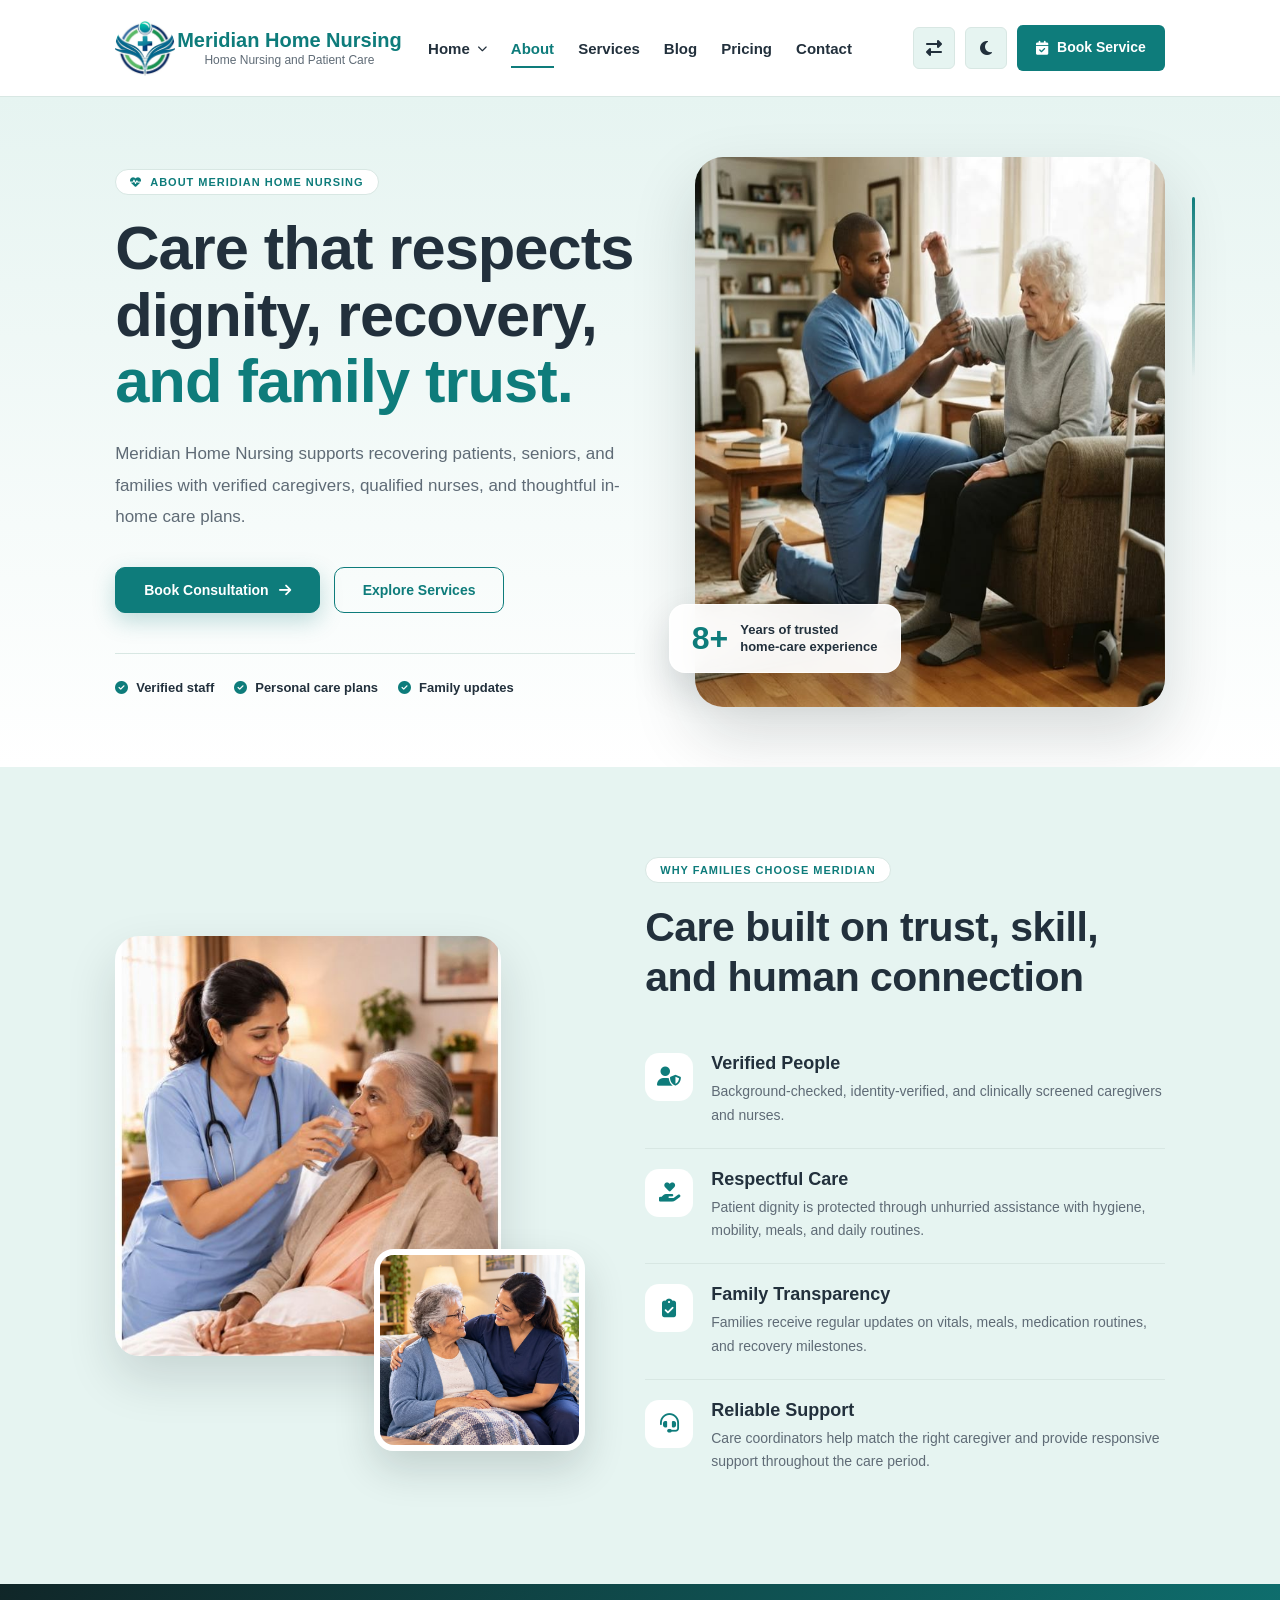
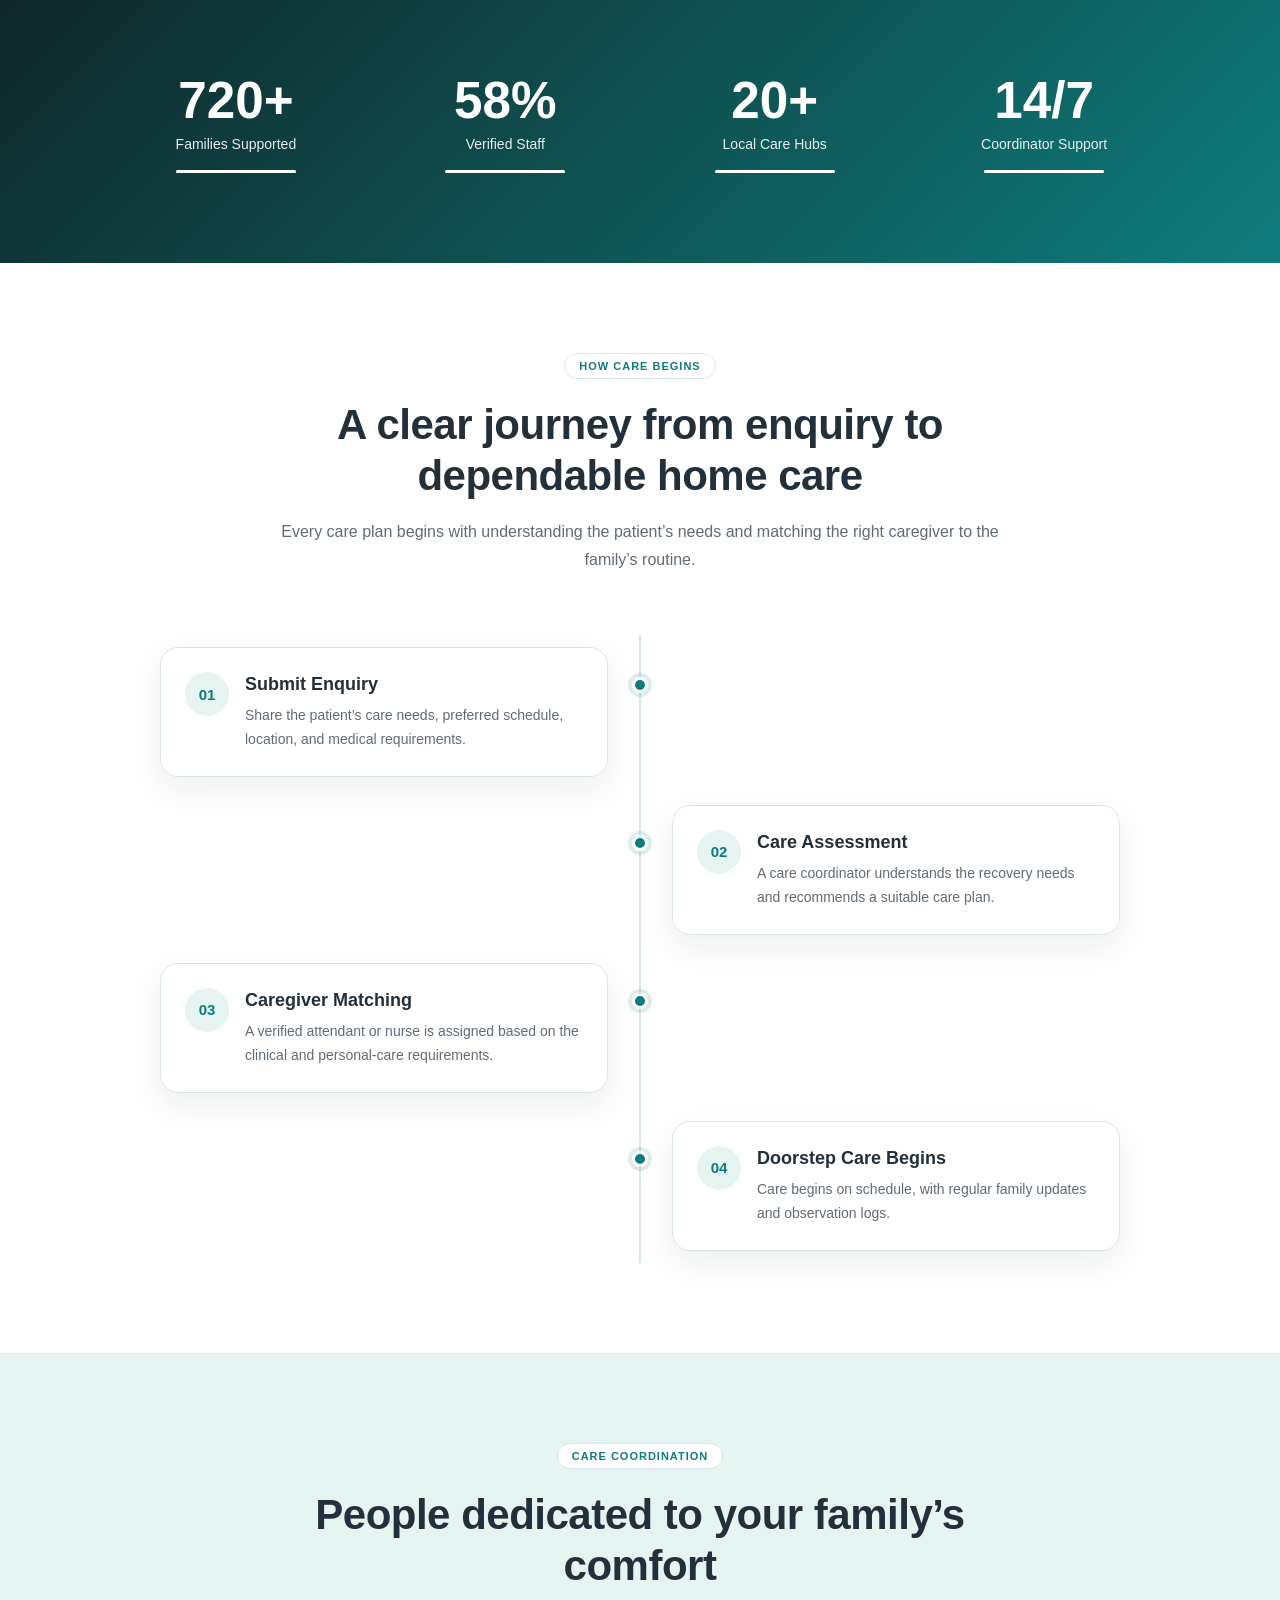
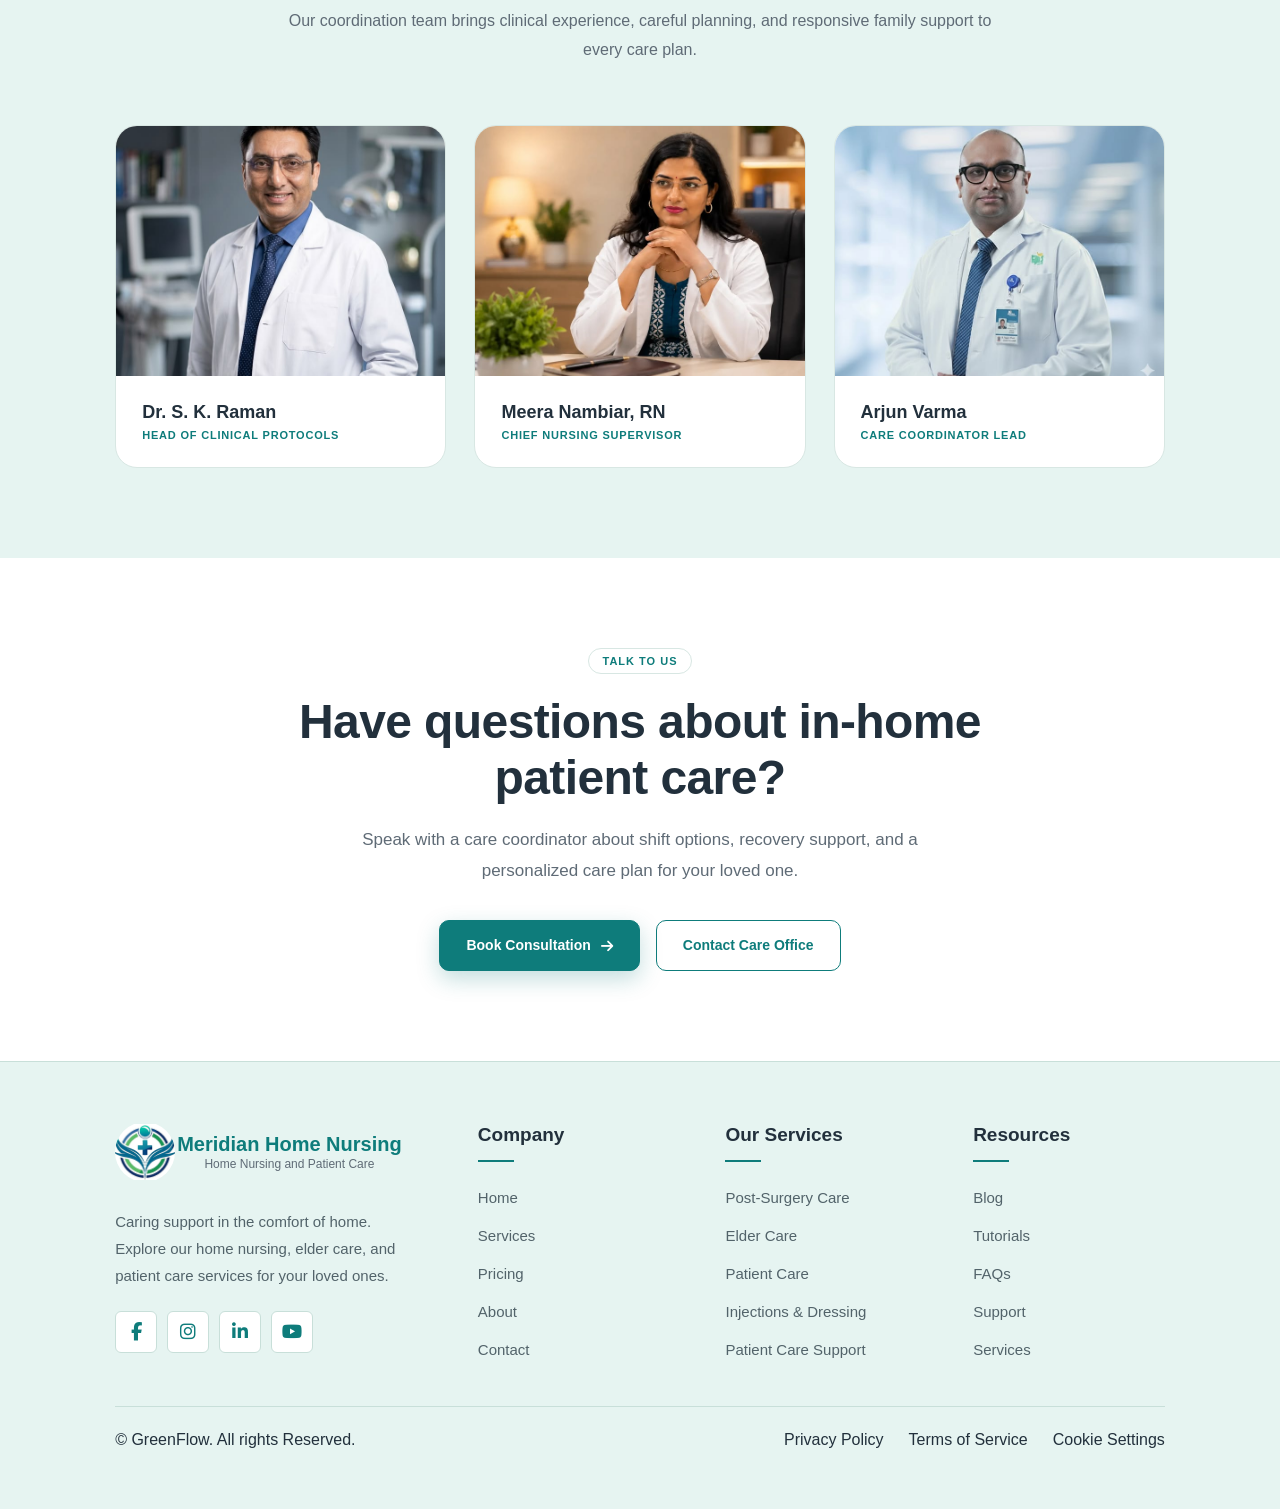
==== about.html @ d98afcb7 "Add files via upload" ====
<!DOCTYPE html>
<html lang="en" dir="ltr">

<head>
    <meta charset="UTF-8">
    <meta name="viewport" content="width=device-width, initial-scale=1.0">
    <title>About Us | Meridian Home Nursing &amp; Patient Care</title>
    <meta name="description"
        content="Meridian Home Nursing provides verified caregivers, qualified nurses, and personalized in-home patient care with dignity and transparency.">

    <link rel="stylesheet" href="about.css">
    <link rel="stylesheet" href="https://cdnjs.cloudflare.com/ajax/libs/font-awesome/6.5.1/css/all.min.css">
    <link rel="stylesheet" href="header.css">
    <link rel="stylesheet" href="footer.css">


</head>

<body>

    <header class="site-header">
        <div class="header-container">

            <!-- Left: Agency branding -->
            <a href="index.html" class="brand">
                <span class="brand-icon">
                    <img src="Images/Headerlogo.jpg" alt="Meridian Home Nursing logo" class="brand-logo">
                </span>

                <span class="brand-text">
                    <span class="brand-name">Meridian Home Nursing</span>
                    <span class="brand-subtitle">
                        Home Nursing and Patient Care
                    </span>
                </span>
            </a>

            <!-- Middle: Navigation -->
            <nav class="main-nav" id="mainNav" aria-label="Main navigation">
                <ul class="nav-list">

                    <li class="home-dropdown">
                        <button type="button" class="home-toggle" id="homeToggle" aria-expanded="false"
                            aria-controls="homeDropdown">
                            <span>Home</span>
                            <i class="fa-solid fa-chevron-down" aria-hidden="true"></i>
                        </button>

                        <ul class="dropdown-list" id="homeDropdown" hidden>
                            <li>
                                <a href="index.html">Classic</a>
                            </li>

                            <li>
                                <a href="home-standard.html">Standard</a>
                            </li>
                        </ul>
                    </li>
                    <li>
                        <a href="about.html">About</a>
                    </li>

                    <li>
                        <a href="services.html">Services</a>
                    </li>
                    <li>
                        <a href="blog.html">Blog</a>
                    </li>

                    <li>
                        <a href="pricing.html">Pricing</a>
                    </li>

                    <li>
                        <a href="contact.html">Contact</a>
                    </li>

                </ul>

                <!-- Mobile booking link -->
                <a href="bookserviceform.html" class="mobile-book">
                    <i class="fa-solid fa-calendar-check" aria-hidden="true"></i>
                    Book Service
                </a>
            </nav>

            <!-- Right: Header controls -->
            <div class="header-actions">

                <button type="button" class="icon-button" id="rtlToggle" aria-label="Switch to right-to-left layout"
                    aria-pressed="false" title="Switch to right-to-left layout">
                    <i class="fa-solid fa-right-left" aria-hidden="true"></i>
                </button>

                <button type="button" class="icon-button" id="darkModeToggle" aria-label="Enable dark mode"
                    aria-pressed="false" title="Enable dark mode">
                    <i class="fa-solid fa-moon" aria-hidden="true"></i>
                </button>

                <a href="bookserviceform.html" class="book-button">
                    <i class="fa-solid fa-calendar-check" aria-hidden="true"></i>
                    <span>Book Service</span>
                </a>

                <button type="button" class="icon-button menu-toggle" id="menuToggle" aria-label="Open navigation"
                    aria-expanded="false" aria-controls="mainNav">
                    <i class="fa-solid fa-bars" aria-hidden="true"></i>
                </button>

            </div>
        </div>
    </header>

    <main class="about-page">

        <!-- =======================================================
         SECTION 1: EDITORIAL ABOUT HERO
    ======================================================= -->
        <section class="about-hero">
            <div class="about-hero-grid">

                <div class="about-hero-content about-reveal">
                    <span class="about-eyebrow">
                        <i class="fa-solid fa-heart-pulse"></i>
                        ABOUT MERIDIAN HOME NURSING
                    </span>

                    <h1 class="about-hero-title">
                        <span class="about-line">Care that respects</span>
                        <span class="about-line">dignity, recovery,</span>
                        <span class="about-line about-accent">and family trust.</span>
                    </h1>

                    <p class="about-hero-text">
                        Meridian Home Nursing supports recovering patients, seniors, and families
                        with verified caregivers, qualified nurses, and thoughtful in-home care plans.
                    </p>

                    <div class="about-hero-actions">
                        <a href="bookserviceform.html" class="m-btn m-btn-primary">
                            <span>Book Consultation</span>
                            <i class="fa-solid fa-arrow-right"></i>
                        </a>

                        <a href="services.html" class="m-btn m-btn-secondary">
                            Explore Services
                        </a>
                    </div>

                    <div class="about-hero-trust">
                        <div class="about-trust-item">
                            <i class="fa-solid fa-circle-check"></i>
                            <span>Verified staff</span>
                        </div>

                        <div class="about-trust-item">
                            <i class="fa-solid fa-circle-check"></i>
                            <span>Personal care plans</span>
                        </div>

                        <div class="about-trust-item">
                            <i class="fa-solid fa-circle-check"></i>
                            <span>Family updates</span>
                        </div>
                    </div>
                </div>

                <div class="about-hero-visual about-reveal">
                    <div class="about-hero-image-panel">
                        <img src="Images/aboutpageimage3.jpeg" alt="Caregiver supporting an elderly patient at home">

                        <div class="about-hero-badge">
                            <strong>8+</strong>
                            <span>Years of trusted<br>home-care experience</span>
                        </div>
                    </div>

                    <span class="about-hero-line" aria-hidden="true"></span>
                </div>

            </div>
        </section>


        <!-- =======================================================
         SECTION 3: STORY + VALUES
    ======================================================= -->
        <section class="about-story" id="our-story">
            <div class="about-story-grid">

                <div class="about-story-visual about-reveal">
                    <div class="about-story-main-image">
                        <img src="Images/aboutpageimage1.jpeg" alt="Nurse monitoring an elderly patient at home">
                    </div>

                    <div class="about-story-small-image">
                        <img src="Images/aboutpageimage2.jpeg" alt="Meridian care coordination team">
                    </div>
                </div>

                <div class="about-story-values">
                    <span class="about-eyebrow">WHY FAMILIES CHOOSE MERIDIAN</span>

                    <h2>Care built on trust, skill, and human connection</h2>

                    <div class="about-value-item">
                        <div class="about-value-icon">
                            <i class="fa-solid fa-user-shield"></i>
                        </div>

                        <div>
                            <h3>Verified People</h3>
                            <p>
                                Background-checked, identity-verified, and clinically screened
                                caregivers and nurses.
                            </p>
                        </div>
                    </div>

                    <div class="about-value-item">
                        <div class="about-value-icon">
                            <i class="fa-solid fa-hand-holding-heart"></i>
                        </div>

                        <div>
                            <h3>Respectful Care</h3>
                            <p>
                                Patient dignity is protected through unhurried assistance with
                                hygiene, mobility, meals, and daily routines.
                            </p>
                        </div>
                    </div>

                    <div class="about-value-item">
                        <div class="about-value-icon">
                            <i class="fa-solid fa-clipboard-check"></i>
                        </div>

                        <div>
                            <h3>Family Transparency</h3>
                            <p>
                                Families receive regular updates on vitals, meals, medication
                                routines, and recovery milestones.
                            </p>
                        </div>
                    </div>

                    <div class="about-value-item">
                        <div class="about-value-icon">
                            <i class="fa-solid fa-headset"></i>
                        </div>

                        <div>
                            <h3>Reliable Support</h3>
                            <p>
                                Care coordinators help match the right caregiver and provide
                                responsive support throughout the care period.
                            </p>
                        </div>
                    </div>
                </div>

            </div>
        </section>

        <!-- =======================================================
         SECTION 4: DARK TRUST BAND
    ======================================================= -->
        <section class="about-trust-band">
            <div class="about-metrics">

                <div class="about-metric about-reveal">
                    <div class="about-metric-number">
                        <span class="m-count-up" data-target="1200">0</span>+
                    </div>
                    <p>Families Supported</p>
                    <span class="about-metric-line"></span>
                </div>

                <div class="about-metric about-reveal">
                    <div class="about-metric-number">
                        <span class="m-count-up" data-target="100">0</span>%
                    </div>
                    <p>Verified Staff</p>
                    <span class="about-metric-line"></span>
                </div>

                <div class="about-metric about-reveal">
                    <div class="about-metric-number">
                        <span class="m-count-up" data-target="35">0</span>+
                    </div>
                    <p>Local Care Hubs</p>
                    <span class="about-metric-line"></span>
                </div>

                <div class="about-metric about-reveal">
                    <div class="about-metric-number">
                        <span class="m-count-up" data-target="24">0</span>/7
                    </div>
                    <p>Coordinator Support</p>
                    <span class="about-metric-line"></span>
                </div>

            </div>
        </section>

        <!-- =======================================================
         SECTION 5: CARE JOURNEY TIMELINE
    ======================================================= -->
        <section class="about-journey" id="care-journey">
            <div class="about-section-heading about-reveal">
                <span class="about-eyebrow">HOW CARE BEGINS</span>

                <h2>A clear journey from enquiry to dependable home care</h2>

                <p>
                    Every care plan begins with understanding the patient’s needs and matching
                    the right caregiver to the family’s routine.
                </p>
            </div>

            <div class="about-timeline">
                <div class="about-timeline-item left">
                    <div class="about-timeline-card">
                        <span class="about-step-number">01</span>

                        <div>
                            <h3>Submit Enquiry</h3>
                            <p>
                                Share the patient’s care needs, preferred schedule, location,
                                and medical requirements.
                            </p>
                        </div>
                    </div>
                </div>

                <div class="about-timeline-item right">
                    <div class="about-timeline-card">
                        <span class="about-step-number">02</span>

                        <div>
                            <h3>Care Assessment</h3>
                            <p>
                                A care coordinator understands the recovery needs and recommends
                                a suitable care plan.
                            </p>
                        </div>
                    </div>
                </div>

                <div class="about-timeline-item left">
                    <div class="about-timeline-card">
                        <span class="about-step-number">03</span>

                        <div>
                            <h3>Caregiver Matching</h3>
                            <p>
                                A verified attendant or nurse is assigned based on the clinical
                                and personal-care requirements.
                            </p>
                        </div>
                    </div>
                </div>

                <div class="about-timeline-item right">
                    <div class="about-timeline-card">
                        <span class="about-step-number">04</span>

                        <div>
                            <h3>Doorstep Care Begins</h3>
                            <p>
                                Care begins on schedule, with regular family updates and
                                observation logs.
                            </p>
                        </div>
                    </div>
                </div>
            </div>
        </section>

        <!-- =======================================================
         SECTION 6: CARE TEAM
    ======================================================= -->
        <section class="about-team" id="team">
            <div class="about-section-heading about-reveal">
                <span class="about-eyebrow">CARE COORDINATION</span>

                <h2>People dedicated to your family’s comfort</h2>

                <p>
                    Our coordination team brings clinical experience, careful planning, and
                    responsive family support to every care plan.
                </p>
            </div>

            <div class="about-team-grid">

                <article class="about-team-card about-reveal">
                    <div class="about-team-image">
                        <img src="Images/aboutpageimage4.jpeg" alt="Clinical supervisor portrait">

                        <div class="about-team-overlay">
                            <span>Clinical protocols, nurse training, and hospital-to-home transitions.</span>
                        </div>
                    </div>

                    <div class="about-team-info">
                        <h4>Dr. S. K. Raman</h4>
                        <span class="about-team-role">Head of Clinical Protocols</span>
                    </div>
                </article>

                <article class="about-team-card about-reveal">
                    <div class="about-team-image">
                        <img src="Images/aboutpageimage5.jpeg" alt="Nursing supervisor portrait">

                        <div class="about-team-overlay">
                            <span>Postoperative recovery, wound care, and infection-control practices.</span>
                        </div>
                    </div>

                    <div class="about-team-info">
                        <h4>Meera Nambiar, RN</h4>
                        <span class="about-team-role">Chief Nursing Supervisor</span>
                    </div>
                </article>

                <article class="about-team-card about-reveal">
                    <div class="about-team-image">
                        <img src="Images/aboutpageimage6.jpeg" alt="Care coordinator portrait">

                        <div class="about-team-overlay">
                            <span>Caregiver onboarding, shift planning, and family coordination.</span>
                        </div>
                    </div>

                    <div class="about-team-info">
                        <h4>Arjun Varma</h4>
                        <span class="about-team-role">Care Coordinator Lead</span>
                    </div>
                </article>

            </div>
        </section>

        <!-- =======================================================
         SECTION 7: CLOSING CTA
    ======================================================= -->
        <section class="about-cta">
            <div class="about-cta-inner about-reveal">
                <span class="about-eyebrow">TALK TO US</span>

                <h2>Have questions about in-home patient care?</h2>

                <p>
                    Speak with a care coordinator about shift options, recovery support, and a
                    personalized care plan for your loved one.
                </p>

                <div class="about-cta-actions">
                    <a href="bookserviceform.html" class="m-btn m-btn-primary">
                        <span>Book Consultation</span>
                        <i class="fa-solid fa-arrow-right"></i>
                    </a>

                    <a href="contact.html" class="m-btn m-btn-secondary">
                        Contact Care Office
                    </a>
                </div>


            </div>
        </section>


    </main>

    <!-- Footer -->
    <footer class="site-footer">
        <div class="footer-container">

            <!-- Agency information -->
            <div class="footer-about">
                <a href="index.html" class="brand">
                    <span class="brand-icon">
                        <img src="Images/Headerlogo.jpg" alt="Meridian Home Nursing logo" class="brand-logo">
                    </span>

                    <span class="brand-text">
                        <span class="brand-name">Meridian Home Nursing</span>
                        <span class="brand-subtitle">
                            Home Nursing and Patient Care
                        </span>
                    </span>
                </a>

                <p class="footer-description">
                    Caring support in the comfort of home. Explore our home
                    nursing, elder care, and patient care services for your
                    loved ones.
                </p>

                <!-- Demo placeholders: add real profile URLs to enable -->
                <div class="footer-socials" aria-label="Social media">
                    <a class="footer-social-link" role="link" aria-disabled="true"
                        aria-label="Facebook — profile link coming soon" title="Facebook — coming soon">
                        <i class="fa-brands fa-facebook-f" aria-hidden="true"></i>
                    </a>

                    <a class="footer-social-link" role="link" aria-disabled="true"
                        aria-label="Instagram — profile link coming soon" title="Instagram — coming soon">
                        <i class="fa-brands fa-instagram" aria-hidden="true"></i>
                    </a>

                    <a class="footer-social-link" role="link" aria-disabled="true"
                        aria-label="LinkedIn — profile link coming soon" title="LinkedIn — coming soon">
                        <i class="fa-brands fa-linkedin-in" aria-hidden="true"></i>
                    </a>

                    <a class="footer-social-link" role="link" aria-disabled="true"
                        aria-label="YouTube — profile link coming soon" title="YouTube — coming soon">
                        <i class="fa-brands fa-youtube" aria-hidden="true"></i>
                    </a>
                </div>
            </div>

            <!-- Company -->
            <nav class="footer-column" aria-label="Footer navigation">
                <h2 class="footer-heading">Company</h2>

                <ul class="footer-links">
                    <li>
                        <a href="index.html">Home</a>
                    </li>

                    <li>
                        <a href="services.html">Services</a>
                    </li>

                    <li>
                        <a href="pricing.html">Pricing</a>
                    </li>

                    <li>
                        <a href="about.html">About</a>
                    </li>

                    <li>
                        <a href="contact.html">Contact</a>
                    </li>
                </ul>
            </nav>

            <!-- Services -->
            <nav class="footer-column" aria-label="Care services">
                <h2 class="footer-heading">Our Services</h2>

                <ul class="footer-links">
                    <li>
                        <a href="services.html">Post-Surgery Care</a>
                    </li>

                    <li>
                        <a href="services.html">Elder Care</a>
                    </li>

                    <li>
                        <a href="services.html">Patient Care</a>
                    </li>

                    <li>
                        <a href="services.html">Injections &amp; Dressing</a>
                    </li>

                    <li>
                        <a href="services.html">Patient Care Support</a>
                    </li>
                </ul>
            </nav>
            <!-- Resources -->
            <nav class="footer-column" aria-label="Care services">
                <h2 class="footer-heading">Resources</h2>

                <ul class="footer-links">
                    <li>
                        <a href="blog.html">Blog</a>
                    </li>
                    <li>
                        <a href="#">Tutorials</a>
                    </li>

                    <li>
                        <a href="contact.html">FAQs</a>
                    </li>

                    <li>
                        <a href="contact.html">Support</a>
                    </li>

                    <li>
                        <a href="services.html">Services</a>
                    </li>
                </ul>
            </nav>

        </div>
        <div>
            <div class="footer-bottom">
                <div>&copy; GreenFlow. All rights Reserved.</div>
                <div class="footer-bottom-nav">
                    <a href="#">Privacy Policy</a>
                    <a href="#">Terms of Service</a>
                    <a href="#">Cookie Settings</a>
                </div>
            </div>
        </div>

    </footer>

    <script src="header.js"></script>
    <script src="about.js"></script>
    
</body>

</html>
---- about.css ----
/* =======================================================
   PREMIUM EDITORIAL ABOUT PAGE
   Section padding: 90px 9%
======================================================= */

.about-page {
    background-color: #FFFFFF;
    color: var(--text-dark, #22303C);
}

body.dark-mode .about-page {
    background-color: #0F1C21;
    color: #EAF4F4;
}

/* Shared eyebrow */
.about-eyebrow {
    display: inline-flex;
    align-items: center;
    gap: 8px;
    text-transform: uppercase;
    padding: 6px 14px;
    background-color: #FFFFFF;
    color: var(--primary, #0E7C7B);
    border: 1px solid var(--border, #D8E7E3);
    border-radius: 50px;
    font-size: 11px;
    font-weight: 700;
    letter-spacing: 1px;
    margin-bottom: 20px;
}

body.dark-mode .about-eyebrow {
    background-color: #1A363A;
    border-color: #31505A;
    color: #74D8CE;
}

/* Scroll reveal */
.about-reveal {
    opacity: 0;
    transform: translateY(30px);
    transition: opacity 0.9s ease, transform 0.9s cubic-bezier(0.22, 1, 0.36, 1);
}

.about-reveal.is-visible {
    opacity: 1;
    transform: translateY(0);
}

/* ---------------------------------------------
   PRIMARY & SECONDARY BUTTONS
--------------------------------------------- */
.m-btn {
    display: inline-flex;
    align-items: center;
    justify-content: center;
    gap: 10px;
    padding: 14px 28px;
    border-radius: 10px;
    font-size: 14px;
    font-weight: 700;
    text-decoration: none;
    transition: transform 0.25s ease, background-color 0.25s ease,
        color 0.25s ease, border-color 0.25s ease, box-shadow 0.25s ease;
}

/* Primary: filled teal */
.m-btn-primary {
    background-color: var(--primary, #0E7C7B);
    color: #FFFFFF;
    border: 1px solid var(--primary, #0E7C7B);
    box-shadow: 0 8px 22px rgba(14, 124, 123, 0.25);
}

.m-btn-primary:hover {
    background-color: var(--primary-dark, #0A5F5E);
    border-color: var(--primary-dark, #0A5F5E);
    transform: translateY(-3px);
    box-shadow: 0 12px 28px rgba(14, 124, 123, 0.35);
}

/* Secondary: outlined teal */
.m-btn-secondary {
    background-color: transparent;
    color: var(--primary, #0E7C7B);
    border: 1px solid var(--primary, #0E7C7B);
}

.m-btn-secondary:hover {
    background-color: var(--primary, #0E7C7B);
    color: #FFFFFF;
    transform: translateY(-3px);
}

/* Dark mode buttons */
body.dark-mode .m-btn-primary {
    background-color: #74D8CE;
    color: #102628;
    border-color: #74D8CE;
    box-shadow: 0 8px 22px rgba(116, 216, 206, 0.25);
}

body.dark-mode .m-btn-primary:hover {
    background-color: #9AE8DF;
    border-color: #9AE8DF;
    color: #102628;
}

body.dark-mode .m-btn-secondary {
    color: #74D8CE;
    border-color: #74D8CE;
}

body.dark-mode .m-btn-secondary:hover {
    background-color: #74D8CE;
    color: #102628;
}

/* ---------------------------------------------
   SECTION 1: EDITORIAL HERO
--------------------------------------------- */
.about-hero {
    padding: 60px 9%;
    background: linear-gradient(180deg, var(--secondary, #E6F4F1) 0%, #FFFFFF 100%);
    overflow: hidden;
}

body.dark-mode .about-hero {
    background: linear-gradient(180deg, #14262C 0%, #0F1C21 100%);
}

.about-hero-grid {
    display: grid;
    grid-template-columns: minmax(0, 1.05fr) minmax(0, 0.95fr);
    gap: 60px;
    align-items: center;
}

.about-hero-title {
    font-size: clamp(38px, 4.8vw, 62px);
    line-height: 1.08;
    letter-spacing: -1px;
    margin: 0 0 24px;
}

.about-hero-title .about-line {
    display: block;
}

.about-accent {
    color: var(--primary, #0E7C7B);
}

body.dark-mode .about-accent {
    color: #74D8CE;
}

.about-hero-text {
    font-size: 17px;
    line-height: 1.85;
    color: var(--text-muted, #5F6B76);
    max-width: 520px;
    margin: 0 0 34px;
}

body.dark-mode .about-hero-text {
    color: #B6C7CE;
}

.about-hero-actions {
    display: flex;
    flex-wrap: wrap;
    gap: 14px;
    margin-bottom: 40px;
}

.about-hero-trust {
    display: flex;
    flex-wrap: wrap;
    gap: 20px;
    padding-top: 26px;
    border-top: 1px solid var(--border, #D8E7E3);
}

body.dark-mode .about-hero-trust {
    border-color: #31505A;
}

.about-trust-item {
    display: inline-flex;
    align-items: center;
    gap: 8px;
    font-size: 13px;
    font-weight: 600;
}

.about-trust-item i {
    color: var(--primary, #0E7C7B);
}

body.dark-mode .about-trust-item i {
    color: #74D8CE;
}

/* Hero visual */
.about-hero-visual {
    position: relative;
}

.about-hero-image-panel {
    position: relative;
}

.about-hero-image-panel img {
    display: block;
    width: 100%;
    height: 550px;
    border-radius: 28px;
    box-shadow: 0 28px 65px rgba(15, 28, 33, 0.16);
    animation: aboutHeroImageIn 1s ease both;
}

@keyframes aboutHeroImageIn {
    from {
        opacity: 0;
        transform: translateX(40px);
    }

    to {
        opacity: 1;
        transform: translateX(0);
    }
}

.about-hero-badge {
    position: absolute;
    left: -26px;
    bottom: 34px;
    display: flex;
    align-items: center;
    gap: 12px;
    padding: 16px 22px;
    background: rgba(255, 255, 255, 0.94);
    backdrop-filter: blur(14px);
    -webkit-backdrop-filter: blur(14px);
    border: 1px solid rgba(255, 255, 255, 0.8);
    border-radius: 16px;
    box-shadow: 0 16px 38px rgba(15, 28, 33, 0.14);
    animation: aboutBadgeFloat 5s ease-in-out infinite;
}

body.dark-mode .about-hero-badge {
    background: rgba(20, 38, 44, 0.92);
    border-color: rgba(49, 80, 90, 0.8);
    color: #EAF4F4;
}

.about-hero-badge strong {
    font-size: 32px;
    line-height: 1;
    color: var(--primary, #0E7C7B);
}

body.dark-mode .about-hero-badge strong {
    color: #74D8CE;
}

.about-hero-badge span {
    font-size: 13px;
    font-weight: 700;
    line-height: 1.35;
}

@keyframes aboutBadgeFloat {

    0%,
    100% {
        transform: translateY(0);
    }

    50% {
        transform: translateY(-10px);
    }
}

.about-hero-line {
    position: absolute;
    top: 40px;
    right: -30px;
    width: 3px;
    height: 180px;
    border-radius: 3px;
    background: linear-gradient(180deg, var(--primary, #0E7C7B), transparent);
}

body.dark-mode .about-hero-line {
    background: linear-gradient(180deg, #74D8CE, transparent);
}

/* ---------------------------------------------
   SECTION 2: MISSION STATEMENT
--------------------------------------------- */
.about-mission {
    padding: 90px 9%;
    text-align: center;
}

.about-mission-inner {
    max-width: 860px;
    margin: 0 auto;
}

.about-mission-title {
    font-size: clamp(30px, 4vw, 52px);
    line-height: 1.18;
    letter-spacing: -0.8px;
    margin: 0 0 24px;
}

.about-underline {
    position: relative;
    color: var(--primary, #0E7C7B);
}

body.dark-mode .about-underline {
    color: #74D8CE;
}

.about-underline::after {
    content: "";
    position: absolute;
    left: 0;
    bottom: -8px;
    width: 100%;
    height: 3px;
    border-radius: 3px;
    background-color: var(--primary, #0E7C7B);
    transform: scaleX(0);
    transform-origin: left;
    animation: aboutUnderline 1.4s ease 0.4s forwards;
}

body.dark-mode .about-underline::after {
    background-color: #74D8CE;
}

@keyframes aboutUnderline {
    to {
        transform: scaleX(1);
    }
}

.about-mission-inner p {
    font-size: 17px;
    line-height: 1.85;
    color: var(--text-muted, #5F6B76);
    max-width: 640px;
    margin: 0 auto;
}

body.dark-mode .about-mission-inner p {
    color: #B6C7CE;
}

/* ---------------------------------------------
   SECTION 3: STORY + VALUES
--------------------------------------------- */
.about-story {
    padding: 90px 9%;
    background-color: var(--secondary, #E6F4F1);
}

body.dark-mode .about-story {
    background-color: #14262C;
}

.about-story-grid {
    display: grid;
    grid-template-columns: minmax(0, 0.95fr) minmax(0, 1.05fr);
    gap: 60px;
    align-items: center;
}

.about-story-visual {
    position: relative;
    min-height: 480px;
}

.about-story-main-image {
    width: 82%;
    border-radius: 24px;
    overflow: hidden;
    box-shadow: 0 22px 50px rgba(15, 28, 33, 0.14);
}

.about-story-main-image img {
    display: block;
    width: 100%;
    height: 420px;
    object-fit: cover;
    transition: transform 0.5s ease;
}

.about-story-visual:hover .about-story-main-image img {
    transform: scale(1.05);
}

.about-story-small-image {
    position: absolute;
    right: 0;
    bottom: -35px;
    width: 45%;
    border-radius: 20px;
    overflow: hidden;
    border: 6px solid #FFFFFF;
    box-shadow: 0 18px 40px rgba(15, 28, 33, 0.16);
}

body.dark-mode .about-story-small-image {
    border-color: #14262C;
}

.about-story-small-image img {
    display: block;
    width: 100%;
    height: 190px;
    object-fit: cover;
}

.about-story-values h2 {
    font-size: clamp(28px, 3.2vw, 42px);
    line-height: 1.22;
    letter-spacing: -0.5px;
    margin: 0 0 30px;
}

.about-value-item {
    display: flex;
    align-items: flex-start;
    gap: 18px;
    padding: 20px 0;
    border-bottom: 1px solid var(--border, #D8E7E3);
    opacity: 0;
    transform: translateX(30px);
    transition: opacity 0.7s ease, transform 0.7s ease;
}

body.dark-mode .about-value-item {
    border-color: #31505A;
}

.about-value-item.is-visible {
    opacity: 1;
    transform: translateX(0);
}

.about-value-item:last-child {
    border-bottom: 0;
}

.about-value-icon {
    display: grid;
    place-items: center;
    width: 48px;
    height: 48px;
    border-radius: 14px;
    background-color: #FFFFFF;
    color: var(--primary, #0E7C7B);
    font-size: 19px;
    flex-shrink: 0;
}

body.dark-mode .about-value-icon {
    background-color: #1A363A;
    color: #74D8CE;
}

.about-value-item h3 {
    margin: 0 0 6px;
    font-size: 18px;
}

.about-value-item p {
    margin: 0;
    font-size: 14px;
    line-height: 1.7;
    color: var(--text-muted, #5F6B76);
}

body.dark-mode .about-value-item p {
    color: #B6C7CE;
}

/* ---------------------------------------------
   SECTION 4: DARK TRUST BAND
--------------------------------------------- */
.about-trust-band {
    padding: 90px 9%;
    background: linear-gradient(135deg, #102628 0%, #0E7C7B 100%);
    color: #FFFFFF;
}

body.dark-mode .about-trust-band {
    background: linear-gradient(135deg, #091316 0%, #16363B 100%);
    border-top: 1px solid #31505A;
    border-bottom: 1px solid #31505A;
}

.about-metrics {
    display: grid;
    grid-template-columns: repeat(4, 1fr);
    gap: 28px;
    text-align: center;
}

.about-metric-number {
    font-size: clamp(36px, 4vw, 54px);
    font-weight: 800;
    line-height: 1.05;
    margin-bottom: 8px;
}

body.dark-mode .about-metric-number {
    color: #74D8CE;
}

.about-metric p {
    margin: 0 0 18px;
    font-size: 14px;
    opacity: 0.9;
}

.about-metric-line {
    display: block;
    width: 100%;
    max-width: 120px;
    height: 3px;
    margin: 0 auto;
    border-radius: 3px;
    background-color: rgba(255, 255, 255, 0.25);
    position: relative;
    overflow: hidden;
}

.about-metric-line::after {
    content: "";
    position: absolute;
    inset: 0;
    width: 100%;
    background-color: #FFFFFF;
    transform: scaleX(0);
    transform-origin: left;
    transition: transform 1.6s cubic-bezier(0.22, 1, 0.36, 1);
}

body.dark-mode .about-metric-line::after {
    background-color: #74D8CE;
}

.about-trust-band.is-visible .about-metric-line::after {
    transform: scaleX(1);
}

/* ---------------------------------------------
   SECTION 5: CARE JOURNEY TIMELINE
--------------------------------------------- */
.about-journey {
    padding: 90px 9%;
}

.about-section-heading {
    max-width: 720px;
    margin: 0 auto 60px;
    text-align: center;
}

.about-section-heading h2 {
    font-size: clamp(28px, 3.3vw, 42px);
    line-height: 1.22;
    letter-spacing: -0.5px;
    margin: 0 0 16px;
}

.about-section-heading p {
    font-size: 16px;
    line-height: 1.8;
    color: var(--text-muted, #5F6B76);
    margin: 0;
}

body.dark-mode .about-section-heading p {
    color: #B6C7CE;
}

.about-timeline {
    position: relative;
    max-width: 900px;
    margin: 0 auto;
    padding: 20px 0;
}

.about-timeline::before {
    content: "";
    position: absolute;
    top: 0;
    bottom: 0;
    left: 50%;
    width: 2px;
    background-color: var(--border, #D8E7E3);
    transform: scaleY(0);
    transform-origin: top;
    transition: transform 1.6s ease;
}

body.dark-mode .about-timeline::before {
    background-color: #31505A;
}

.about-timeline.is-visible::before {
    transform: scaleY(1);
}

.about-timeline-item {
    position: relative;
    width: 50%;
    padding: 18px 40px;
}

.about-timeline-item.left {
    left: 0;
    text-align: right;
}

.about-timeline-item.right {
    left: 50%;
    text-align: left;
}

.about-timeline-item::before {
    content: "";
    position: absolute;
    top: 38px;
    width: 14px;
    height: 14px;
    border-radius: 50%;
    background-color: var(--primary, #0E7C7B);
    border: 3px solid #FFFFFF;
    box-shadow: 0 0 0 4px rgba(14, 124, 123, 0.15);
}

body.dark-mode .about-timeline-item::before {
    background-color: #74D8CE;
    border-color: #0F1C21;
    box-shadow: 0 0 0 4px rgba(116, 216, 206, 0.18);
}

.about-timeline-item.left::before {
    right: -7px;
}

.about-timeline-item.right::before {
    left: -7px;
}

.about-timeline-card {
    display: inline-flex;
    align-items: flex-start;
    gap: 18px;
    width: 100%;
    max-width: 380px;
    padding: 24px;
    background-color: #FFFFFF;
    border: 1px solid var(--border, #D8E7E3);
    border-radius: 18px;
    box-shadow: 0 12px 32px rgba(15, 28, 33, 0.07);
    opacity: 0;
    transition: opacity 0.7s ease, transform 0.7s ease, box-shadow 0.3s ease, border-color 0.3s ease;
}

body.dark-mode .about-timeline-card {
    background-color: #14262C;
    border-color: #31505A;
    box-shadow: 0 12px 32px rgba(0, 0, 0, 0.3);
}

.about-timeline-item.left .about-timeline-card {
    transform: translateX(-35px);
}

.about-timeline-item.right .about-timeline-card {
    transform: translateX(35px);
}

.about-timeline.is-visible .about-timeline-card {
    opacity: 1;
    transform: translateX(0);
}

.about-timeline-card:hover {
    border-color: var(--primary, #0E7C7B);
    box-shadow: 0 18px 40px rgba(14, 124, 123, 0.16);
}

body.dark-mode .about-timeline-card:hover {
    border-color: #74D8CE;
}

.about-step-number {
    display: grid;
    place-items: center;
    width: 44px;
    height: 44px;
    border-radius: 50%;
    background-color: var(--secondary, #E6F4F1);
    color: var(--primary, #0E7C7B);
    font-size: 15px;
    font-weight: 800;
    flex-shrink: 0;
}

body.dark-mode .about-step-number {
    background-color: #1A363A;
    color: #74D8CE;
}

.about-timeline-card h3 {
    margin: 0 0 8px;
    font-size: 18px;
}

.about-timeline-card p {
    margin: 0;
    font-size: 13px;
    line-height: 1.7;
    color: var(--text-muted, #5F6B76);
}

body.dark-mode .about-timeline-card p {
    color: #B6C7CE;
}

/* ---------------------------------------------
   SECTION 6: CARE TEAM
--------------------------------------------- */
.about-team {
    padding: 90px 9%;
    background-color: var(--secondary, #E6F4F1);
}

body.dark-mode .about-team {
    background-color: #14262C;
}

.about-team-grid {
    display: grid;
    grid-template-columns: repeat(3, minmax(0, 1fr));
    gap: 28px;
}

.about-team-card {
    background-color: #FFFFFF;
    border: 1px solid var(--border, #D8E7E3);
    border-radius: 22px;
    overflow: hidden;
    transition: transform 0.35s ease, box-shadow 0.35s ease;
}

body.dark-mode .about-team-card {
    background-color: #14262C;
    border-color: #31505A;
}

.about-team-card:hover {
    transform: translateY(-8px);
    box-shadow: 0 22px 48px rgba(15, 28, 33, 0.14);
}

.about-team-image {
    position: relative;
    height: 250px;
    overflow: hidden;
}

.about-team-image img {
    width: 100%;
    height: 100%;
    object-fit: cover;
    transition: transform 0.5s ease;
}

.about-team-card:hover .about-team-image img {
    transform: scale(1.07);
}

.about-team-overlay {
    position: absolute;
    inset: auto 0 0 0;
    padding: 20px;
    background: linear-gradient(180deg, rgba(14, 124, 123, 0) 0%, rgba(14, 124, 123, 0.95) 100%);
    color: #FFFFFF;
    font-size: 13px;
    line-height: 1.55;
    transform: translateY(100%);
    transition: transform 0.4s ease;
}

body.dark-mode .about-team-overlay {
    background: linear-gradient(180deg, rgba(11, 22, 27, 0) 0%, rgba(11, 22, 27, 0.95) 100%);
}

.about-team-card:hover .about-team-overlay {
    transform: translateY(0);
}

.about-team-info {
    padding: 26px;
}

.about-team-info h4 {
    margin: 0 0 6px;
    font-size: 18px;
}

.about-team-role {
    display: block;
    font-size: 11px;
    font-weight: 800;
    letter-spacing: 0.8px;
    text-transform: uppercase;
    color: var(--primary, #0E7C7B);
}

body.dark-mode .about-team-role {
    color: #74D8CE;
}

/* ---------------------------------------------
   SECTION 7: CLOSING CTA
--------------------------------------------- */
.about-cta {
    padding: 90px 9%;
    text-align: center;
}

body.dark-mode .about-cta {
    background-color: #14262C;
    border-color: #31505A;
}

.about-cta-inner {
    max-width: 780px;
    margin: 0 auto;
}

.about-cta-inner h2 {
    font-size: clamp(30px, 3.8vw, 48px);
    line-height: 1.18;
    letter-spacing: -0.6px;
    margin: 0 0 18px;
}

.about-cta-inner p {
    font-size: 17px;
    line-height: 1.8;
    color: var(--text-muted, #5F6B76);
    max-width: 600px;
    margin: 0 auto 34px;
}

body.dark-mode .about-cta-inner p {
    color: #B6C7CE;
}

.about-cta-actions {
    display: flex;
    flex-wrap: wrap;
    justify-content: center;
    gap: 16px;
}

.about-cta-note {
    display: block;
    margin-top: 28px;
    font-size: 12px;
    color: var(--text-muted, #5F6B76);
}

body.dark-mode .about-cta-note {
    color: #B6C7CE;
}

/* ---------------------------------------------
   RESPONSIVE DESIGN
--------------------------------------------- */
@media (max-width: 1000px) {

    .about-hero-grid,
    .about-story-grid {
        grid-template-columns: 1fr;
        gap: 45px;
    }

    .about-hero-visual {
        order: -1;
    }

    .about-story-visual {
        min-height: auto;
        margin-bottom: 55px;
    }

    .about-metrics {
        grid-template-columns: repeat(2, 1fr);
        gap: 35px;
    }

    .about-team-grid {
        grid-template-columns: 1fr;
    }
}

@media (max-width: 700px) {

    .about-hero,
    .about-mission,
    .about-story,
    .about-trust-band,
    .about-journey,
    .about-team,
    .about-cta {
        padding: 70px 6%;
    }

    .about-timeline::before {
        left: 22px;
    }

    .about-timeline-item,
    .about-timeline-item.left,
    .about-timeline-item.right {
        width: 100%;
        left: 0;
        text-align: left;
        padding-left: 58px;
        padding-right: 0;
    }

    .about-timeline-item.left::before,
    .about-timeline-item.right::before {
        left: 15px;
        right: auto;
    }

    .about-timeline-item.left .about-timeline-card,
    .about-timeline-item.right .about-timeline-card {
        transform: translateY(30px);
    }

    .about-timeline.is-visible .about-timeline-card {
        transform: translateY(0);
    }

    .about-cta-actions {
        flex-direction: column;
    }

    .about-cta-actions .m-btn {
        width: 100%;
    }
}

/* ======================================================
   SECTION 5 — FINAL RESPONSIVE TIMELINE FIX
   Place AFTER all previous styles and media queries.
====================================================== */

#care-journey,
#care-journey *,
#care-journey *::before,
#care-journey *::after {
    box-sizing: border-box;
}

#care-journey {
    padding: 90px 9%;
}

/* Desktop: two equal columns */
#care-journey .about-timeline {
    position: relative;
    display: grid;
    grid-template-columns: repeat(2, minmax(0, 1fr));
    gap: 28px 64px;

    width: 100%;
    max-width: 960px;
    min-width: 0;
    margin: 0 auto;
    padding: 12px 0;
}

/* Center line */
#care-journey .about-timeline::before {
    content: "";
    position: absolute;
    inset: 0 auto 0 50%;
    width: 2px;
    height: auto;
    background: #D8E7E3;
    transform: translateX(-50%);
    z-index: 0;
}

/* Remove old 50% widths and left offsets */
#care-journey .about-timeline-item,
#care-journey .about-timeline-item.left,
#care-journey .about-timeline-item.right {
    position: relative;
    inset: auto;
    width: 100%;
    min-width: 0;
    max-width: none;
    margin: 0;
    padding: 0;
    text-align: start;
}

/* Alternate cards without moving them outside the grid */
#care-journey .about-timeline-item:nth-child(1) {
    grid-column: 1;
    grid-row: 1;
}

#care-journey .about-timeline-item:nth-child(2) {
    grid-column: 2;
    grid-row: 2;
}

#care-journey .about-timeline-item:nth-child(3) {
    grid-column: 1;
    grid-row: 3;
}

#care-journey .about-timeline-item:nth-child(4) {
    grid-column: 2;
    grid-row: 4;
}

/* Dots: dimensions include their borders */
#care-journey .about-timeline-item::before {
    content: "";
    position: absolute;
    top: 30px;
    width: 16px;
    height: 16px;
    border: 3px solid #FFFFFF;
    border-radius: 50%;
    background: #0E7C7B;
    box-shadow: 0 0 0 4px rgba(14, 124, 123, 0.14);
    z-index: 2;
}

#care-journey .about-timeline-item.left::before {
    left: auto;
    right: -40px;
}

#care-journey .about-timeline-item.right::before {
    left: -40px;
    right: auto;
}

/* Cards always fit their grid column */
#care-journey .about-timeline-card {
    display: flex;
    align-items: flex-start;
    gap: 16px;

    width: 100%;
    min-width: 0;
    max-width: none;
    margin: 0;
    padding: 24px;

    background: #FFFFFF;
    color: #22303C;
    border: 1px solid #D8E7E3;
    border-radius: 18px;
    box-shadow: 0 12px 32px rgba(15, 28, 33, 0.07);

    /* Cancel old sideways entrance transforms */
    opacity: 1;
    transform: none;
    transition:
        border-color 0.3s ease,
        box-shadow 0.3s ease;
}

#care-journey .about-timeline-item.left .about-timeline-card,
#care-journey .about-timeline-item.right .about-timeline-card,
#care-journey .about-timeline.is-visible .about-timeline-card {
    opacity: 1;
    transform: none;
}

/* Allow flex text to shrink and wrap */
#care-journey .about-timeline-card>div {
    flex: 1;
    min-width: 0;
}

#care-journey .about-step-number {
    flex: 0 0 44px;
    width: 44px;
    height: 44px;
    display: grid;
    place-items: center;
    border-radius: 50%;
    background: #E6F4F1;
    color: #0E7C7B;
}

#care-journey .about-timeline-card h3 {
    margin: 0 0 8px;
    font-size: 18px;
    line-height: 1.35;
    color: inherit;
    overflow-wrap: anywhere;
}

#care-journey .about-timeline-card p {
    margin: 0;
    font-size: 14px;
    line-height: 1.7;
    color: #5F6B76;
    overflow-wrap: anywhere;
}

#care-journey .about-timeline-card:hover {
    border-color: #0E7C7B;
    box-shadow: 0 16px 36px rgba(14, 124, 123, 0.14);
}

/* Tablet + mobile: ONE column */
@media (max-width: 900px) {
    #care-journey .about-timeline {
        grid-template-columns: minmax(0, 1fr);
        gap: 24px;
        padding: 0 0 0 34px;
    }

    #care-journey .about-timeline::before {
        left: 8px;
        right: auto;
        transform: none;
    }

    #care-journey .about-timeline-item,
    #care-journey .about-timeline-item.left,
    #care-journey .about-timeline-item.right {
        grid-column: 1;
        grid-row: auto;
        inset: auto;
        width: 100%;
        padding: 0;
        text-align: start;
    }

    #care-journey .about-timeline-item.left::before,
    #care-journey .about-timeline-item.right::before {
        top: 26px;
        left: -33px;
        right: auto;
    }

    #care-journey .about-timeline-card {
        padding: 20px;
        gap: 12px;
    }
}

/* Small phones: stack number above text for more room */
@media (max-width: 480px) {
    #care-journey .about-section-heading {
        margin-bottom: 36px;
    }

    #care-journey .about-timeline-card {
        flex-direction: column;
        align-items: flex-start;
        padding: 18px;
        gap: 14px;
    }

    #care-journey .about-step-number {
        flex: 0 0 40px;
        width: 40px;
        height: 40px;
    }

    #care-journey .about-timeline-card h3 {
        font-size: 17px;
    }

    #care-journey .about-timeline-card p {
        font-size: 14px;
    }
}

/* Dark mode: follows your existing body.dark-mode class */
body.dark-mode #care-journey {
    background: #0F1C21;
    color: #EAF4F4;
}

body.dark-mode #care-journey .about-section-heading h2 {
    color: #EAF4F4;
}

body.dark-mode #care-journey .about-section-heading p {
    color: #B6C7CE;
}

body.dark-mode #care-journey .about-timeline::before {
    background: #31505A;
}

body.dark-mode #care-journey .about-timeline-card {
    background: #14262C;
    color: #EAF4F4;
    border-color: #31505A;
    box-shadow: 0 12px 32px rgba(0, 0, 0, 0.25);
}

body.dark-mode #care-journey .about-timeline-card p {
    color: #B6C7CE;
}

body.dark-mode #care-journey .about-step-number {
    background: #1A363A;
    color: #74D8CE;
}

body.dark-mode #care-journey .about-timeline-item::before {
    background: #74D8CE;
    border-color: #0F1C21;
}

body.dark-mode #care-journey .about-timeline-card:hover {
    border-color: #74D8CE;
}

/* Optional entrance: no sideways movement or overflow */
@media (prefers-reduced-motion: no-preference) {
    #care-journey .about-timeline.is-visible .about-timeline-card {
        animation: journeyCardReveal 0.6s ease both;
    }

    #care-journey .about-timeline-item:nth-child(2) .about-timeline-card {
        animation-delay: 0.12s;
    }

    #care-journey .about-timeline-item:nth-child(3) .about-timeline-card {
        animation-delay: 0.24s;
    }

    #care-journey .about-timeline-item:nth-child(4) .about-timeline-card {
        animation-delay: 0.36s;
    }
}

@keyframes journeyCardReveal {
    from {
        opacity: 0;
    }

    to {
        opacity: 1;
    }
}

/* =====================================================
   CTA BUTTON RESPONSIVE FIX
   Place AFTER all previous CSS and media queries.
===================================================== */

/* Include padding and borders inside declared widths */
.about-cta,
.about-cta *,
.about-cta *::before,
.about-cta *::after {
    box-sizing: border-box;
}

/* Preserve your requested section spacing */
.about-page .about-cta {
    padding: 90px 9%;
}

/* Content must stay inside the section */
.about-cta .about-cta-inner {
    width: 100%;
    max-width: 780px;
    min-width: 0;
    margin: 0 auto;
}

/* Desktop / tablet button layout */
.about-cta .about-cta-actions {
    display: flex;
    flex-direction: row;
    flex-wrap: wrap;
    align-items: stretch;
    justify-content: center;

    width: 100%;
    min-width: 0;
    gap: 16px;
    margin: 0;
    padding: 0;
}

/* Button sizing */
.about-cta .about-cta-actions .m-btn {
    display: inline-flex;
    align-items: center;
    justify-content: center;
    gap: 10px;

    flex: 0 1 auto;
    width: auto;
    min-width: 0;
    max-width: 100%;
    min-height: 50px;
    height: auto;

    margin: 0;
    padding: 14px 26px;

    font-family: inherit;
    font-size: 14px;
    font-weight: 700;
    line-height: 1.5;
    text-align: center;
    text-decoration: none;

    white-space: normal;
    overflow-wrap: anywhere;
    border-radius: 10px;
}

/* Allow text inside a span to shrink and wrap */
.about-cta .about-cta-actions .m-btn>span {
    min-width: 0;
}

/* Keep arrow icons from being compressed */
.about-cta .about-cta-actions .m-btn>i,
.about-cta .about-cta-actions .m-btn>svg {
    flex-shrink: 0;
}

/* Primary button */
.about-cta .m-btn-primary {
    background-color: var(--primary, #0E7C7B);
    color: #FFFFFF;
    border: 1px solid var(--primary, #0E7C7B);
}

.about-cta .m-btn-primary:hover {
    background-color: var(--primary-dark, #0A5F5E);
    color: #FFFFFF;
    border-color: var(--primary-dark, #0A5F5E);
}

/* Secondary button */
.about-cta .m-btn-secondary {
    background-color: transparent;
    color: var(--primary, #0E7C7B);
    border: 1px solid var(--primary, #0E7C7B);
}

.about-cta .m-btn-secondary:hover {
    background-color: var(--primary, #0E7C7B);
    color: #FFFFFF;
}

/* Keyboard focus */
.about-cta .m-btn:focus-visible {
    outline: 3px solid var(--primary, #0E7C7B);
    outline-offset: 4px;
}

/* =====================================================
   MOBILE: STACK BOTH BUTTONS
===================================================== */

@media (max-width: 700px) {
    .about-cta .about-cta-actions {
        flex-direction: column;
        flex-wrap: nowrap;
        align-items: stretch;
        gap: 14px;
    }

    .about-cta .about-cta-actions .m-btn {
        flex: 0 0 auto;
        width: 100%;
        max-width: 100%;
        min-width: 0;
        padding: 14px 18px;
    }
}

/* Small phones */
@media (max-width: 380px) {
    .about-cta .about-cta-actions .m-btn {
        padding: 13px 12px;
        font-size: 13px;
        gap: 8px;
    }
}

/* =====================================================
   DARK MODE
===================================================== */

body.dark-mode .about-cta .m-btn-primary {
    background-color: #74D8CE;
    color: #102628;
    border-color: #74D8CE;
}

body.dark-mode .about-cta .m-btn-primary:hover {
    background-color: #9AE8DF;
    color: #102628;
    border-color: #9AE8DF;
}

body.dark-mode .about-cta .m-btn-secondary {
    background-color: transparent;
    color: #74D8CE;
    border-color: #74D8CE;
}

body.dark-mode .about-cta .m-btn-secondary:hover {
    background-color: #74D8CE;
    color: #102628;
    border-color: #74D8CE;
}

body.dark-mode .about-cta .m-btn:focus-visible {
    outline-color: #74D8CE;
}

/* =====================================================
   SECTION 5: RTL TIMELINE DOT ALIGNMENT
===================================================== */

@media (min-width: 901px) {

    /* In RTL, these cards appear on the right.
       Place their dots on the left, toward the center line. */
    html[dir="rtl"] #care-journey .about-timeline-item.left::before {
        left: -40px;
        right: auto;
    }

    /* In RTL, these cards appear on the left.
       Place their dots on the right, toward the center line. */
    html[dir="rtl"] #care-journey .about-timeline-item.right::before {
        right: -40px;
        left: auto;
    }

}
---- header.css ----
/* ========================================
   COLORS
======================================== */

:root {
    color-scheme: light;

    --primary: #0E7C7B;
    --primary-hover: #0A5F5E;
    --secondary: #E6F4F1;

    --accent: #FF7A59;
    --accent-hover: #FF987D;

    --background: #FBFDFD;
    --surface: #FFFFFF;

    --text: #22303C;
    --text-muted: #5F6B76;
    --border: #D8E7E3;

    --on-primary: #FFFFFF;
    --on-accent: #22303C;

    --shadow: 0 8px 24px rgba(20, 50, 48, 0.08);
    --section-padding: 64px 9%;
}

/* ========================================
   DARK MODE
======================================== */

body.dark-mode {
    color-scheme: dark;

    --primary: #74D8CE;
    --primary-hover: #9AE8DF;
    --secondary: #1A363A;

    --accent: #FF987D;
    --accent-hover: #FFB39F;

    --background: #0F1C21;
    --surface: #14262C;

    --text: #EAF4F4;
    --text-muted: #B6C7CE;
    --border: #31505A;

    --on-primary: #102628;
    --on-accent: #22303C;

    --shadow: 0 8px 24px rgba(0, 0, 0, 0.22);
}

/* ========================================
   BASE
======================================== */

*,
*::before,
*::after {
    box-sizing: border-box;
}

body {
    margin: 0;
    min-height: 100vh;

    font-family: Arial, Helvetica, sans-serif;
    background-color: var(--background);
    color: var(--text);
}

button {
    font: inherit;
}

button,
a {
    -webkit-tap-highlight-color: transparent;
}

button:focus-visible,
a:focus-visible {
    outline: 3px solid var(--primary);
    outline-offset: 4px;
}

[hidden] {
    display: none !important;
}

.page-section {
    padding: var(--section-padding);
}

/* ========================================
   HEADER LAYOUT
======================================== */

.site-header {
    position: sticky;
    top: 0;
    z-index: 1000;

    background-color: var(--surface);
    border-bottom: 1px solid var(--border);
}

.header-container {
    display: grid;
    grid-template-columns: 1fr auto 1fr;
    align-items: center;
    gap: 24px;

    padding: 18px 9%;
}

/* ========================================
   BRAND
======================================== */

.brand {
    display: inline-flex;
    align-items: center;
    justify-self: start;
    gap: 2px;

    min-width: 0;
    color: var(--text);
    text-decoration: none;
}

/* Fixed logo box */
.brand-icon {
    position: relative;
    display: block;

    width: 60px;
    height: 60px;
    padding: 0;

    
    color: var(--on-primary);
}

/* Image is constrained to the logo box */
.brand-icon>.brand-logo {
    position: absolute;
    inset: 0;

    display: block;
    width: 100%;
    height: 100%;
    max-width: 100%;
    max-height: 100%;

    margin: 0;
    padding: 0;
    border: 0;

    object-fit: contain;
    object-position: center;
    border-radius: 50px;
}

.brand-text {
    display: flex;
    flex-direction: column;
}

.brand-name {
    color: var(--primary);
    font-size: 20px;
    font-weight: 700;
    line-height: 1.2;
    white-space: nowrap;
}

.brand-subtitle {
    color: var(--text-muted);
    text-align: center;
    font-size: 12px;
    line-height: 1.4;
    white-space: nowrap;
}

/* ========================================
   NAVIGATION
======================================== */

.nav-list {
    display: flex;
    align-items: center;
    gap: 24px;

    margin: 0;
    padding: 0;
    list-style: none;
}

.nav-list>li>a,
.home-toggle {
    position: relative;

    display: inline-flex;
    align-items: center;
    gap: 7px;

    padding: 12px 0;
    border: 0;

    background: transparent;
    color: var(--text);

    font-size: 15px;
    font-weight: 600;
    line-height: 1.4;

    text-decoration: none;
    white-space: nowrap;
    cursor: pointer;

    transition: color 0.2s ease;
}

/* Underline */
.nav-list>li>a::after,
.home-toggle::after {
    content: "";

    position: absolute;
    inset-inline: 0;
    inset-block-end: 3px;

    height: 2px;
    background-color: var(--primary);

    transform: scaleX(0);
    transition: transform 0.2s ease;
}

/* Hover, focus, and current page */
.nav-list>li>a:hover,
.nav-list>li>a:focus-visible,
.nav-list>li>a[aria-current="page"],
.home-toggle:hover,
.home-toggle:focus-visible,
.home-toggle.is-current,
.home-toggle[aria-expanded="true"] {
    color: var(--primary);
}

.nav-list>li>a:hover::after,
.nav-list>li>a:focus-visible::after,
.nav-list>li>a[aria-current="page"]::after,
.home-toggle:hover::after,
.home-toggle:focus-visible::after,
.home-toggle.is-current::after,
.home-toggle[aria-expanded="true"]::after {
    transform: scaleX(1);
}

/* ========================================
   HOME DROPDOWN
======================================== */

.home-dropdown {
    position: relative;
}

.home-toggle i {
    font-size: 10px;
    transition: transform 0.2s ease;
}

.home-toggle[aria-expanded="true"] i {
    transform: rotate(180deg);
}

.dropdown-list {
    position: absolute;
    inset-block-start: calc(100% + 10px);
    inset-inline-start: 0;

    min-width: 180px;
    margin: 0;
    padding: 8px;
    list-style: none;

    background-color: var(--surface);
    border: 1px solid var(--border);
    border-radius: 6px;
    box-shadow: var(--shadow);
}

.dropdown-list a {
    display: block;

    padding: 12px 14px;
    border-radius: 4px;

    color: var(--text);
    font-size: 14px;
    text-decoration: none;

    transition:
        background-color 0.2s ease,
        color 0.2s ease;
}

.dropdown-list a:hover,
.dropdown-list a[aria-current="page"] {
    background-color: var(--secondary);
    color: var(--primary);
}

/* ========================================
   HEADER ACTIONS
======================================== */

.header-actions {
    display: flex;
    align-items: center;
    justify-self: end;
    gap: 10px;
}

.icon-button {
    display: grid;
    place-items: center;
    flex-shrink: 0;

    width: 42px;
    height: 42px;
    padding: 0;

    background-color: var(--secondary);
    color: var(--text);

    border: 1px solid var(--border);
    border-radius: 6px;

    font-size: 16px;
    cursor: pointer;

    transition:
        background-color 0.2s ease,
        color 0.2s ease;
}

.icon-button:hover {
    background-color: var(--primary);
    color: var(--on-primary);
}

.book-button,
.mobile-book {
    display: inline-flex;
    align-items: center;
    justify-content: center;
    gap: 9px;

    padding: 12px 18px;
    border: 1px solid transparent;
    border-radius: 6px;

    background-color: var(--primary);
    color: var(--surface);

    font-size: 14px;
    font-weight: 700;
    line-height: 1.4;

    text-decoration: none;
    white-space: nowrap;

    transition: background-color 0.2s ease;
}

.book-button:hover,
.mobile-book:hover {
    background-color: var(--primary-hover);
}

.menu-toggle,
.mobile-book {
    display: none;
}

/* ========================================
   TABLET / SMALL LAPTOP
======================================== */

@media (max-width: 1200px) {
    .header-container {
        grid-template-columns: 1fr auto;
        gap: 16px;
    }

    .menu-toggle {
        display: grid;
    }

    .main-nav {
        display: none;
        position: absolute;

        inset-block-start: 100%;
        inset-inline: 0;

        padding: 24px 9%;
        max-height: 70vh;
        overflow-y: auto;

        background-color: var(--surface);
        border-bottom: 1px solid var(--border);
        box-shadow: var(--shadow);
    }

    .main-nav.is-open {
        display: block;
    }

    .nav-list {
        flex-direction: column;
        align-items: stretch;
        gap: 6px;
    }

    .nav-list>li>a,
    .home-toggle {
        display: flex;
        width: 100%;
        padding: 14px 0;
    }

    .home-toggle {
        justify-content: space-between;
    }

    .dropdown-list {
        position: static;

        min-width: 0;
        margin-block: 6px 10px;

        background-color: var(--background);
        box-shadow: none;
    }
}

/* ========================================
   MOBILE
======================================== */

@media (max-width: 768px) {
    .header-container {
        padding: 16px 9%;
    }

    .brand-name {
        font-size: 17px;
    }

    .brand-subtitle {
        font-size: 10px;
    }

    .brand-icon {
        flex-basis: 42px;
        width: 42px;
        height: 42px;
        
    }

    .header-actions {
        gap: 7px;
    }

    .icon-button {
        width: 40px;
        height: 40px;
    }

    .book-button {
        display: none;
    }

    .mobile-book {
        display: flex;
        margin-top: 18px;
    }
}

/* ========================================
   SMALL MOBILE
======================================== */

@media (max-width: 480px) {
    .header-container {
        gap: 10px;
    }

    .brand {
        gap: 0;
    }

    .brand-text {
        display: none;
    }

    .header-actions {
        gap: 6px;
    }
}


/* ========================================
   SMALL MOBILE
======================================== */

@media (max-width: 480px) {

    .header-container {
        grid-template-columns: minmax(0, 1fr) auto;
        gap: 8px;
        padding: 18px 4%;
    }

    /* Keep logo and brand text side by side */
    .brand {
        display: inline-flex;
        align-items: center;
        gap: 8px;
        min-width: 0;
    }

    /* Show brand name and subtitle */
    .brand-text {
        display: flex;
        flex-direction: column;
        gap: 3px;
        min-width: 0;
    }

    .brand-name {
        display: block;
        font-size: 13px;
        line-height: 1.2;
        white-space: nowrap;
    }

    .brand-subtitle {
        display: block;
        font-size: 8px;
        line-height: 1.3;
        white-space: nowrap;
    }

    /* Logo size */
    .brand-icon {
        flex: 0 0 36px;
        width: 36px;
        height: 36px;
    }

    /* Header buttons */
    .header-actions {
        gap: 4px;
    }

    .icon-button {
        width: 34px;
        height: 34px;
        font-size: 14px;
    }
}
---- footer.css ----
/* ========================================
   FOOTER COLORS
======================================== */

.site-footer {
    --footer-background: #E6F4F1;
    --footer-text: #22303C;
    --footer-muted: #52636A;
    --footer-primary: #0E7C7B;
    --footer-border: #C8DFD9;
    --footer-icon-background: #FFFFFF;
    --footer-icon-hover-text: #FFFFFF;

    padding: 60px 9%;

    background-color: var(--footer-background);
    color: var(--footer-text);
    border-top: 1px solid var(--footer-border);
}

/* ========================================
   FOOTER DARK MODE
======================================== */

body.dark-mode .site-footer {
    --footer-background: #14262C;
    --footer-text: #EAF4F4;
    --footer-muted: #B6C7CE;
    --footer-primary: #74D8CE;
    --footer-border: #31505A;
    --footer-icon-background: #1A363A;
    --footer-icon-hover-text: #102628;
}

/* ========================================
   FOOTER LAYOUT
======================================== */

.footer-container {
    display: grid;
    grid-template-columns: minmax(0, 1.6fr) repeat(3, minmax(0, 1fr));
    gap: 56px;

    max-width: 1400px;
    margin-inline: auto;
}

.footer-about,
.footer-column {
    min-width: 0;
}

/* ========================================
   FOOTER BRAND
======================================== */

.footer-brand {
    display: inline-flex;
    align-items: center;
    gap: 2px;

    max-width: 100%;
    color: var(--footer-text);
    text-decoration: none;
}

.footer-logo {
    position: relative;
    display: block;
    flex: 0 0 54px;

    width: 54px;
    height: 54px;

    background-color: #FFFFFF;
    border: 1px solid var(--footer-border);
    border-radius: 8px;
    overflow: hidden;
}

.footer-logo img {
    position: absolute;
    inset: 0;

    display: block;
    width: 100%;
    height: 100%;

    object-fit: contain;
    object-position: center;
}

.footer-brand-text {
    display: flex;
    flex-direction: column;
    gap: 5px;

    min-width: 0;
}

.footer-brand-name {
    color: var(--footer-primary);
    font-size: 20px;
    font-weight: 700;
    line-height: 1.3;
}

.footer-brand-subtitle {
    color: var(--footer-muted);
    font-size: 12px;
    line-height: 1.5;
}

.footer-description {
    max-width: 390px;
    margin: 22px 0;

    color: var(--footer-muted);
    font-size: 15px;
    line-height: 1.8;
}

/* ========================================
   SOCIAL MEDIA ICONS
======================================== */

.footer-socials {
    display: flex;
    flex-wrap: wrap;
    gap: 10px;
}

.footer-social-link {
    display: inline-flex;
    align-items: center;
    justify-content: center;

    width: 42px;
    height: 42px;

    background-color: var(--footer-icon-background);
    color: var(--footer-primary);
    border: 1px solid var(--footer-border);
    border-radius: 6px;

    font-size: 18px;
    text-decoration: none;

    transition:
        background-color 0.2s ease,
        color 0.2s ease,
        border-color 0.2s ease;
}

.footer-social-link[aria-disabled="true"] {
    cursor: default;
}

.footer-social-link:hover {
    background-color: var(--footer-primary);
    color: var(--footer-icon-hover-text);
    border-color: var(--footer-primary);
}

/* ========================================
   HEADINGS AND LINKS
======================================== */

.footer-heading {
    position: relative;

    margin: 0 0 24px;
    padding-bottom: 13px;

    color: var(--footer-text);
    font-size: 19px;
    font-weight: 700;
    line-height: 1.4;
}

.footer-heading::after {
    content: "";

    position: absolute;
    inset-inline-start: 0;
    inset-block-end: 0;

    width: 36px;
    height: 2px;

    background-color: var(--footer-primary);
}

.footer-links {
    display: grid;
    gap: 14px;

    margin: 0;
    padding: 0;
    list-style: none;
}

.footer-links a {
    color: var(--footer-muted);
    font-size: 15px;
    line-height: 1.6;
    text-decoration: none;
    text-underline-offset: 5px;

    transition: color 0.2s ease;
}

.footer-links a:hover {
    color: var(--footer-primary);
    text-decoration: underline;
}

.site-footer a:focus-visible {
    outline: 3px solid var(--footer-primary);
    outline-offset: 5px;
}

/* ========================================
   COPYRIGHT
======================================== */

.footer-bottom {
    max-width: 1400px;
    margin: 44px auto 0;
    padding-top: 24px;

    border-top: 1px solid var(--footer-border);
    text-align: center;
}

.footer-bottom p {
    margin: 0;

    color: var(--footer-muted);
    font-size: 14px;
    line-height: 1.7;
}

/* ========================================
   TABLET
======================================== */

@media (max-width: 992px) {
    .footer-container {
        grid-template-columns: repeat(2, minmax(0, 1fr));
        gap: 36px;
    }

    .footer-about {
        grid-column: 1 / -1;
    }

    .footer-description {
        max-width: 560px;
    }
}

/* ========================================
   MOBILE
======================================== */

@media (max-width: 576px) {
    .footer-container {
        grid-template-columns: minmax(0, 1fr);
        gap: 32px;
    }

    .footer-about {
        grid-column: auto;
    }

    .footer-brand {
        gap: 10px;
    }

    .footer-logo {
        flex-basis: 46px;
        width: 46px;
        height: 46px;
    }

    .footer-brand-name {
        font-size: 18px;
    }

    .footer-brand-subtitle {
        font-size: 11px;
    }

    .footer-heading {
        margin-bottom: 20px;
        font-size: 18px;
    }

    .footer-bottom {
        display: grid;
        grid-template-columns: 1fr;
    }
}

.footer-bottom {
    display: flex;
    align-items: center;
    justify-content: space-between;
    background-color: var(--footer-bottom-bg);
    border-top: 1px solid var(--footer-border);
    color: var(--footer-text-links);
    transition: background-color 0.3s ease, border-color 0.3s ease;
}

.footer-bottom-nav {
    display: flex;
    gap: 25px;
}

.footer-bottom-nav a {
    text-decoration: none;
    color: var(--footer-text-links);
    transition: color 0.2s ease-in-out;
}

.footer-bottom-nav a:hover {
    color: var(--footer-heading);
}
@media (max-width: 768px) {
  .footer-bottom {
    flex-direction: column;
    align-items: center;
    text-align: center;
    gap: 15px;
    padding: 20px 5%;
  }

  .footer-bottom-nav {
    flex-direction: column; /* Stacks links vertically on very small screens */
    align-items: center;
    gap: 12px;
  }
}
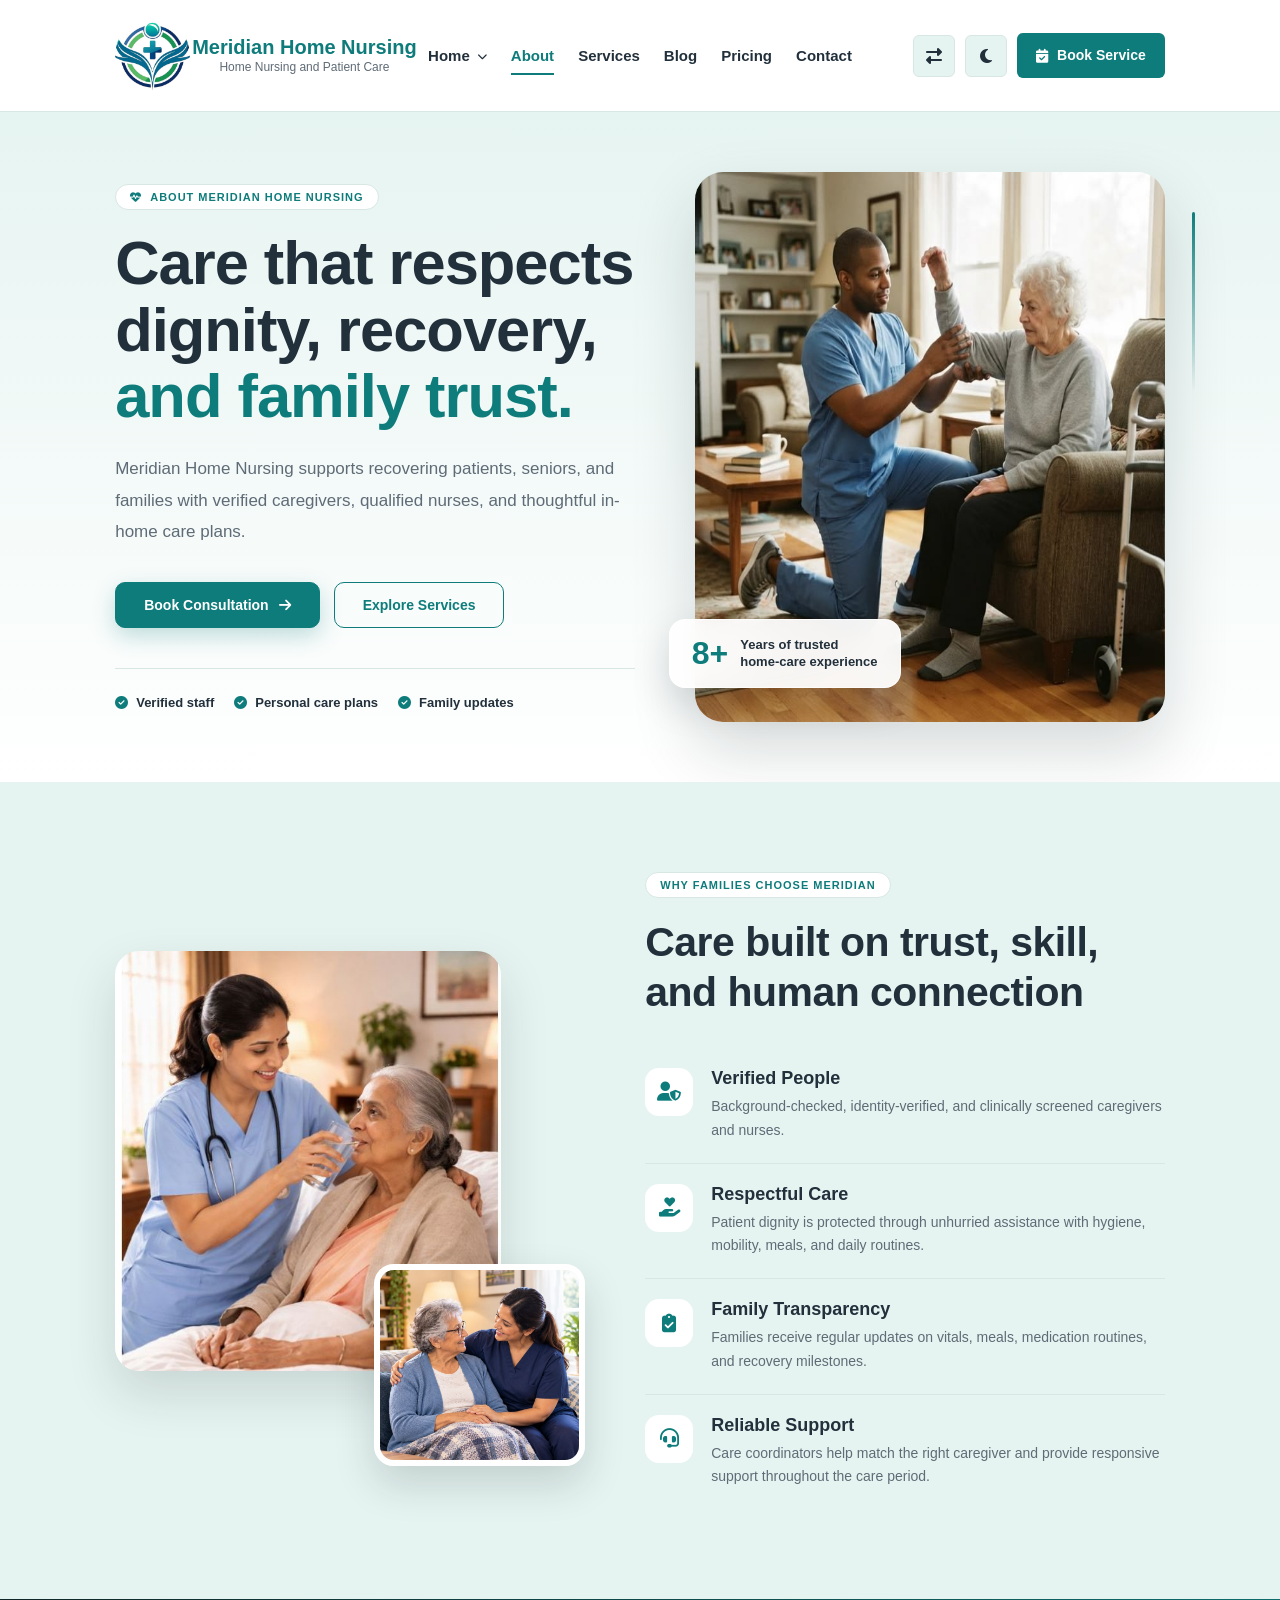
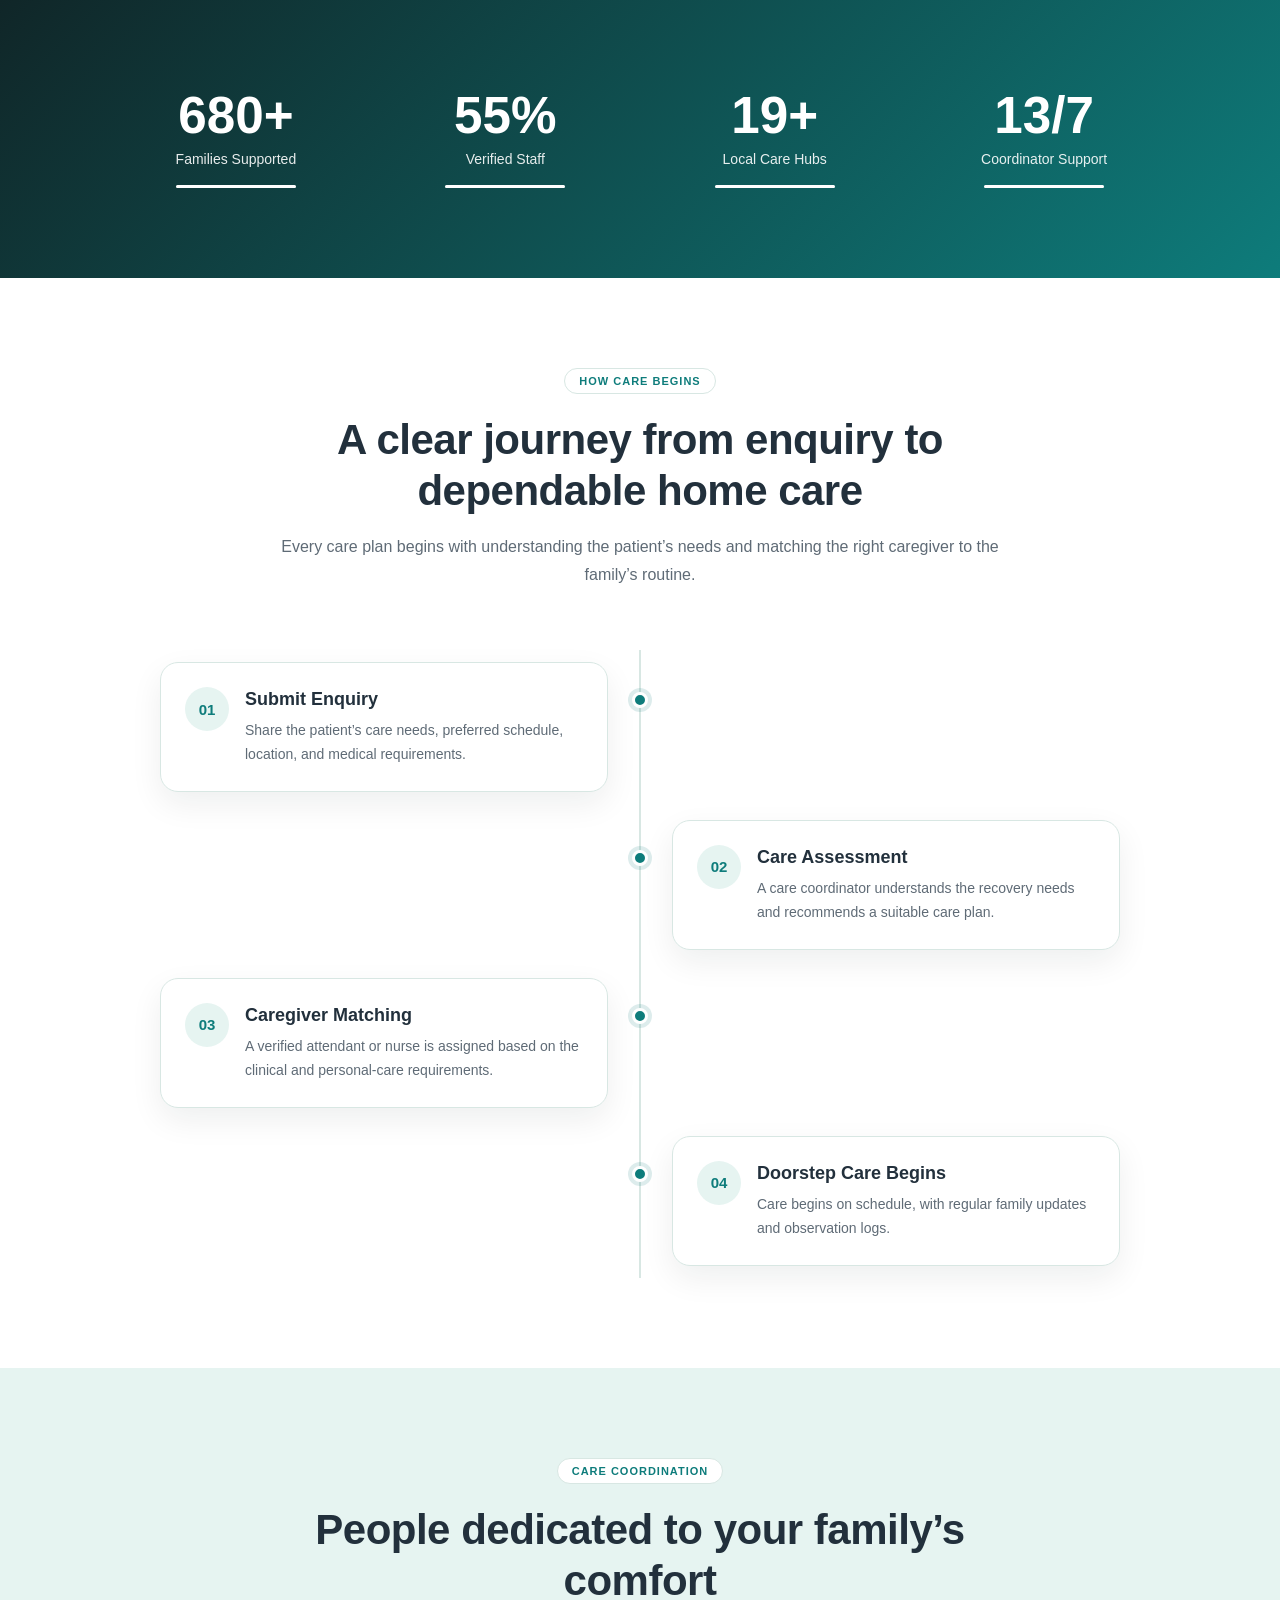
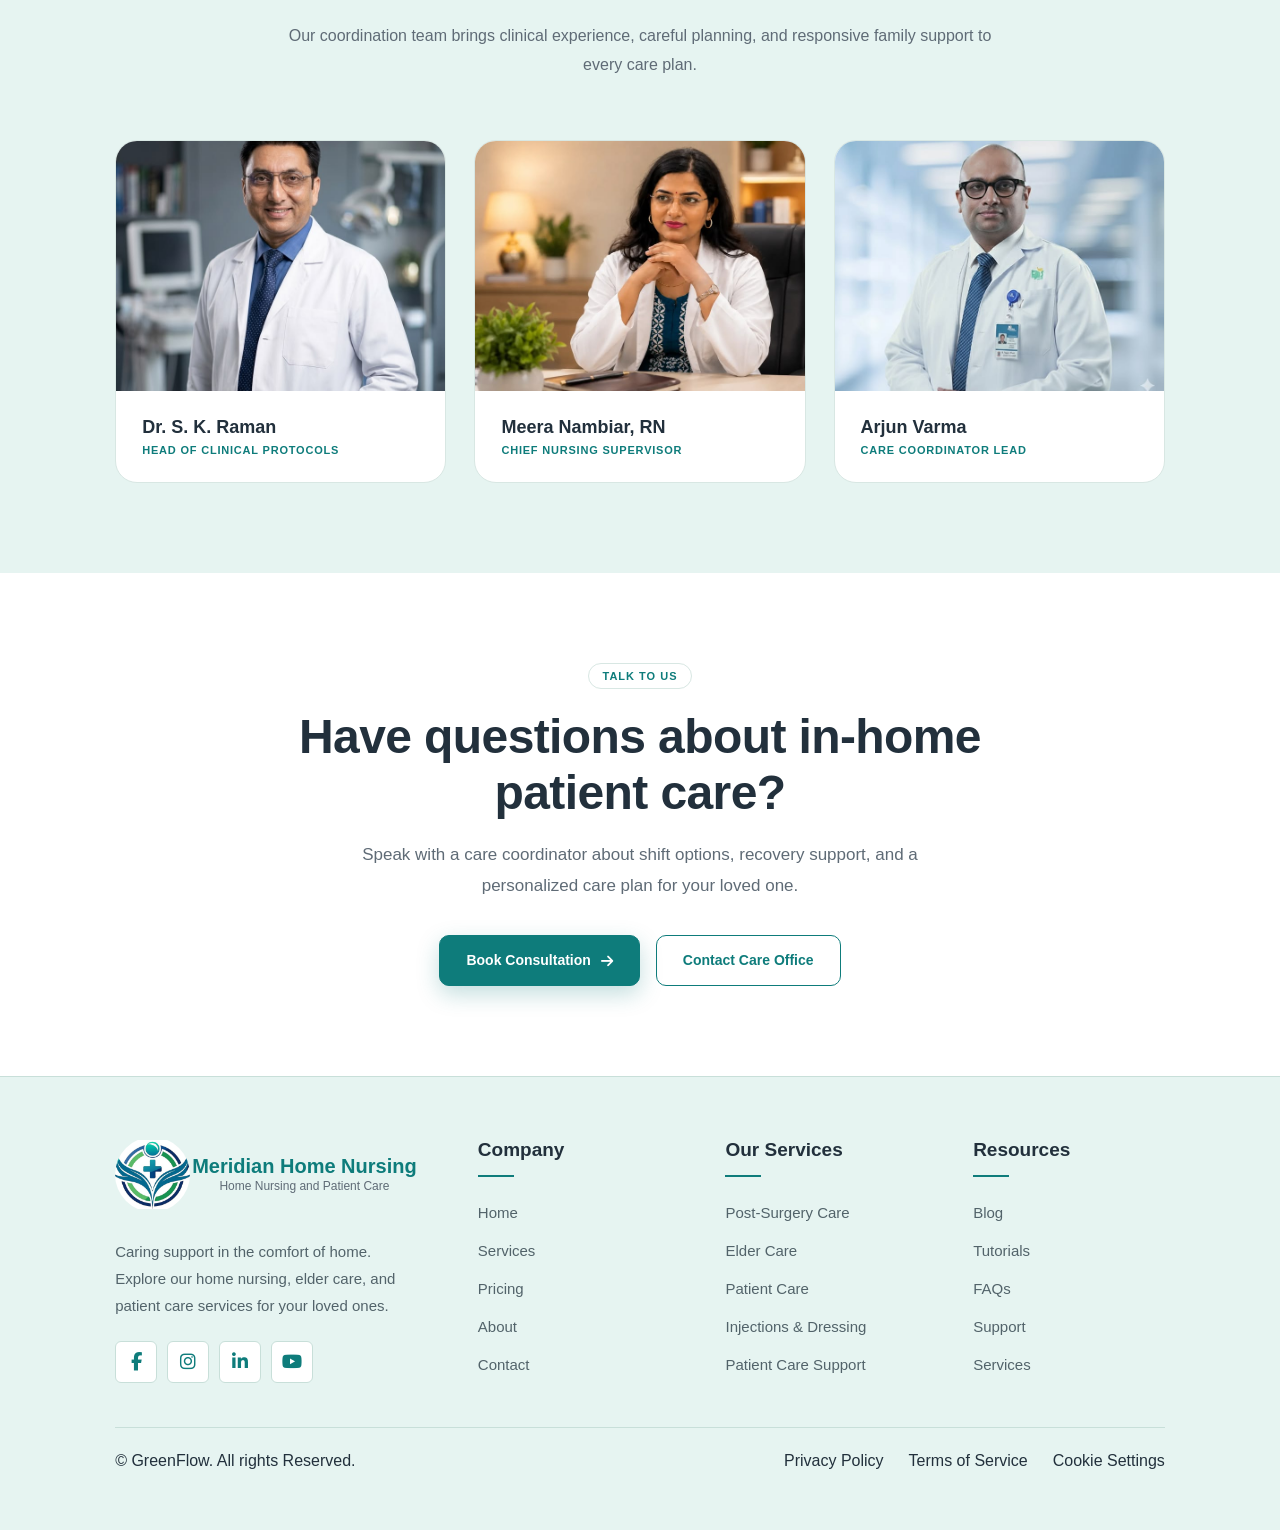
==== commit 603eef5a: "Add files via upload" ====
--- a/about.html
+++ b/about.html
@@ -10,6 +10,7 @@
 
     <link rel="stylesheet" href="about.css">
     <link rel="stylesheet" href="https://cdnjs.cloudflare.com/ajax/libs/font-awesome/6.5.1/css/all.min.css">
+    <link rel="icon" type="Image/png" href="Images/Headerlogo.jpg">
     <link rel="stylesheet" href="header.css">
     <link rel="stylesheet" href="footer.css">
 
--- a/header.css
+++ b/header.css
@@ -137,8 +137,8 @@
     position: relative;
     display: block;
 
-    width: 60px;
-    height: 60px;
+    width: 75px;
+    height: 75px;
     padding: 0;
 
     
